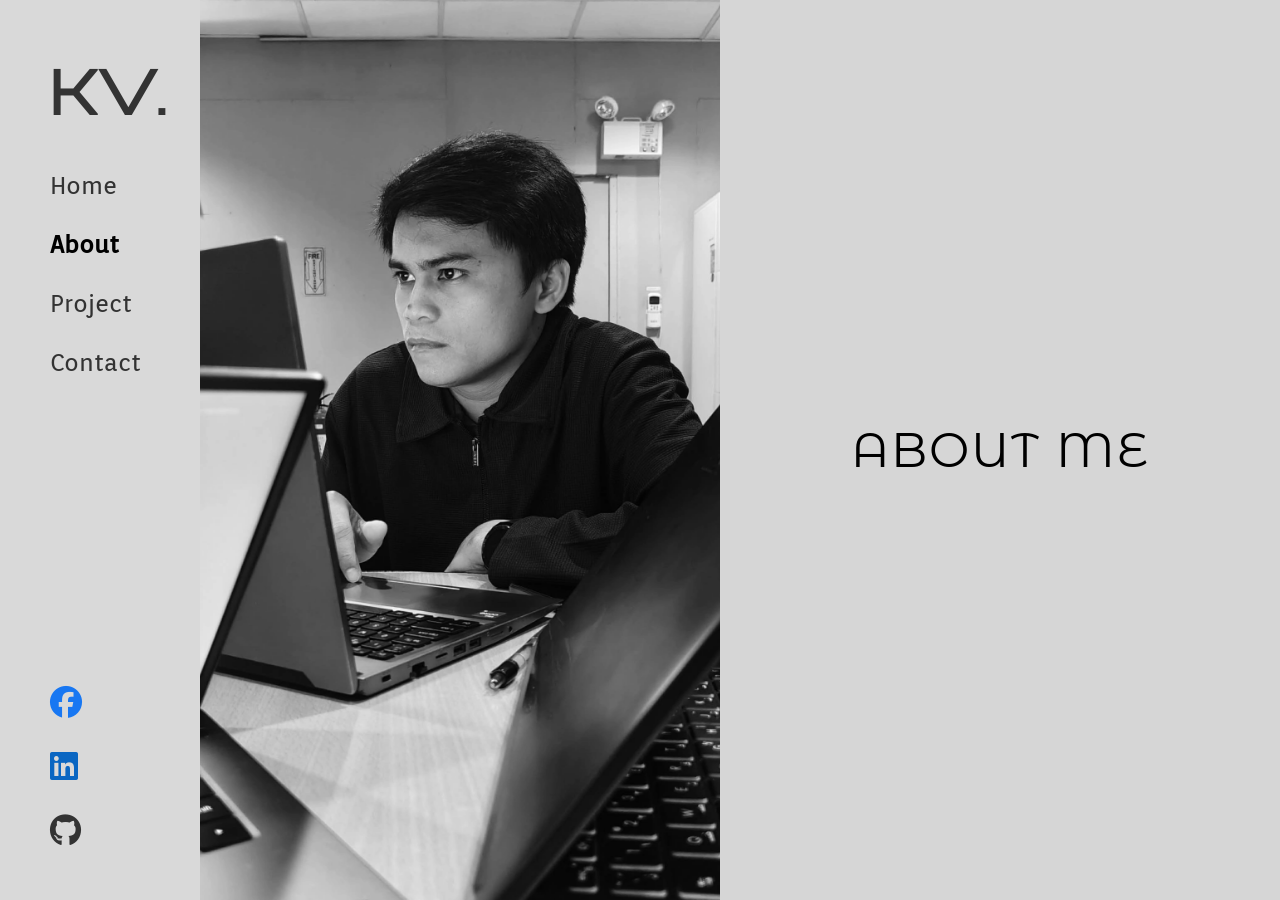
==== about.html @ ecc80a02 "first commit" ====
<!DOCTYPE html>
<html lang="en">
<head>
    <meta charset="UTF-8">
    <meta name="viewport" content="width=device-width, initial-scale=1.0">
    <title>About - Portfolio</title>
    <link rel="preconnect" href="https://fonts.googleapis.com">
    <link rel="preconnect" href="https://fonts.gstatic.com" crossorigin>
    <link href="https://fonts.googleapis.com/css2?family=Montserrat+Alternates:wght@400;700&family=Orbitron:wght@400..900&family=Orienta&display=swap" rel="stylesheet">
    <link rel="stylesheet" href="https://cdnjs.cloudflare.com/ajax/libs/font-awesome/6.5.1/css/all.min.css">
    <link rel="stylesheet" href="styles/styles.css">
</head>
<body>
    <div class="container">
        <aside class="sidebar">
            <div class="logo"><a href="index.html">KV.</a></div>
            <nav>
                <ul>
                    <li><a href="index.html">Home</a></li>
                    <li><a href="about.html" class="active">About</a></li>
                    <li><a href="projects.html">Project</a></li>
                    <li><a href="contact.html">Contact</a></li>
                </ul>
            </nav>
            <div class="social-links">
                <a href="https://www.facebook.com/kiervincent35" aria-label="Facebook" target="_blank" rel="noopener noreferrer"><i class="fa-brands fa-facebook"></i></a>
                <a href="https://www.linkedin.com/in/kiervincent-boc-6b5b6b5b5/" aria-label="LinkedIn" target="_blank" rel="noopener noreferrer"><i class="fa-brands fa-linkedin"></i></a>
                <a href="https://github.com/kvbooc" aria-label="GitHub" target="_blank" rel="noopener noreferrer"><i class="fa-brands fa-github"></i></a>
            </div>
        </aside>
        <main class="content about-page">
            <div class="about-container">
                <div class="about-image">
                    <img src="assets/face.webp" alt="Kier Vincent">
                </div>
                <div class="about-text">
                    <h1>ABOUT ME</h1>
                </div>
            </div>
        </main>
    </div>
</body>
</html>
---- styles/styles.css ----
* {
    margin: 0;
    padding: 0;
    box-sizing: border-box;
}

body {
    font-family: 'Orienta', sans-serif;
    color: #333;
    overflow: hidden; /* Prevent scrolling if not needed */
}

.container {
    display: flex;
    height: 100vh;
    width: 100vw;
}

.sidebar {
    width: 200px;
    background-color: #D9D9D9; /* Light gray from mockup */
    padding: 50px;
    display: flex;
    flex-direction: column;
    height: 100%;
    justify-content: space-between; /* Push social links to bottom */
}

.logo {
    font-family: 'Orbitron', sans-serif;
    font-size: 64px; /* Large scale KV */
    font-weight: 500;
    margin-bottom: 40px; /* Reduced from 80px to accommodate spacing */
    letter-spacing: -5px;
}

.logo a {
    text-decoration: none;
    color: inherit;
}

nav {
    flex-grow: 1; /* Allow nav to take available space */
}

nav ul {
    list-style: none;
}

nav ul li {
    margin-bottom: 30px;
}

nav ul li a {
    text-decoration: none;
    color: #333;
    font-size: 24px;
    font-weight: 500;
    transition: color 0.3s ease;
}

nav ul li a:hover,
nav ul li a.active {
    color: #000;
    font-weight: 600;
}

.social-links {
    display: flex;
    flex-direction: column;
    gap: 25px;
}

.social-links a {
    color: #333;
    font-size: 32px;
    transition: transform 0.3s ease, color 0.3s ease;
}

.social-links a:hover {
    transform: scale(1.1);
}

.social-links a[aria-label="Facebook"] { color: #1877F2; }
.social-links a[aria-label="LinkedIn"] { color: #0A66C2; }
.social-links a[aria-label="GitHub"] { color: #333; }

.content {
    flex: 1;
    background-color: #BDBDBD; /* Slightly darker gray from mockup */
    display: flex;
    align-items: center;
    justify-content: center;
    overflow: hidden;
}

.about-page {
    background-color: #D6D6D6; /* Lighter background for the about section area as seen in mockup */
    justify-content: flex-start;
    align-items: stretch;
}

.about-container {
    display: flex;
    width: 100%;
    height: 100%;
}

.about-image {
    flex: 1;
    max-width: 50%;
    overflow: hidden;
}

.about-image img {
    width: 100%;
    height: 100%;
    object-fit: cover;
    filter: grayscale(100%); /* Matches the BW photo in mockup */
}

.about-text {
    flex: 1;
    display: flex;
    align-items: center;
    justify-content: center;
    padding: 20px;
    background-color: #D6D6D6;
}

.about-text h1 {
    font-family: 'Montserrat Alternates', sans-serif;
    font-size: 48px;
    font-weight: 400;
    color: #000;
    text-transform: uppercase;
    letter-spacing: 2px;
    opacity: 1;
}

h1 {
    font-size: 48px;
    opacity: 0.5;
}

/* Responsive Design */
@media (max-width: 768px) {
    .container {
        flex-direction: column;
        overflow-y: auto;
    }

    .sidebar {
        width: 100%;
        height: auto;
        padding: 20px;
        flex-direction: row;
        justify-content: space-between;
        align-items: center;
        position: sticky;
        top: 0;
        z-index: 100;
        border-bottom: 1px solid rgba(0,0,0,0.1);
    }

    .logo {
        font-size: 32px;
        margin-bottom: 0;
        letter-spacing: -2px;
    }

    nav {
        flex-grow: 0;
    }

    nav ul {
        display: flex;
        gap: 15px;
    }

    nav ul li {
        margin-bottom: 0;
    }

    nav ul li a {
        font-size: 16px;
    }

    .social-links {
        display: none; /* Hide social links from top nav on mobile to save space */
    }

    .content {
        min-height: calc(100vh - 72px); /* Adjust based on sidebar height */
    }

    .about-container {
        flex-direction: column;
    }

    .about-image {
        max-width: 100%;
        height: 300px;
    }

    .about-text {
        padding: 40px 20px;
    }

    .about-text h1 {
        font-size: 32px;
    }
}
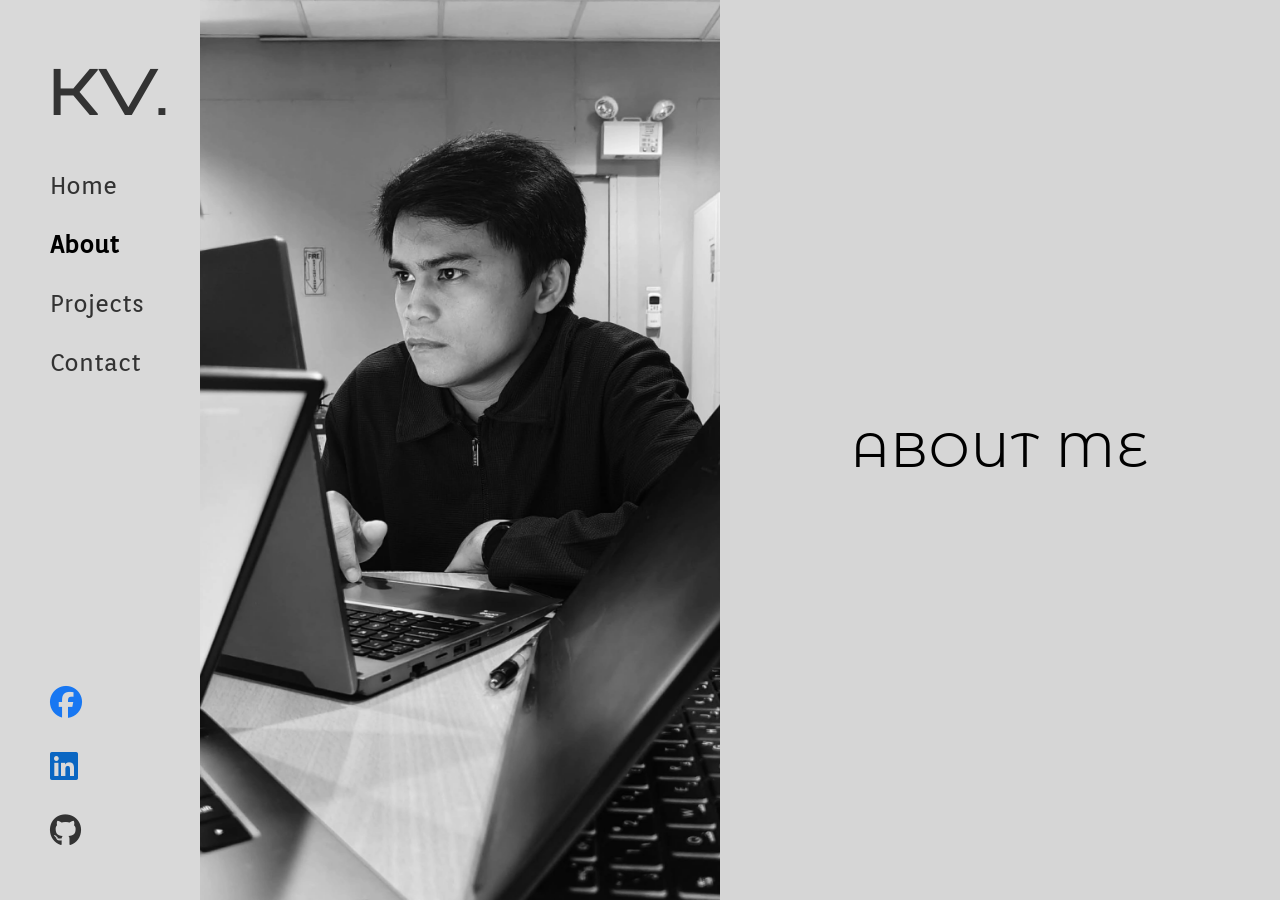
==== commit 4bdec996: "commit" ====
--- a/about.html
+++ b/about.html
@@ -18,14 +18,14 @@
                 <ul>
                     <li><a href="index.html">Home</a></li>
                     <li><a href="about.html" class="active">About</a></li>
-                    <li><a href="projects.html">Project</a></li>
+                    <li><a href="projects.html">Projects</a></li>
                     <li><a href="contact.html">Contact</a></li>
                 </ul>
             </nav>
             <div class="social-links">
                 <a href="https://www.facebook.com/kiervincent35" aria-label="Facebook" target="_blank" rel="noopener noreferrer"><i class="fa-brands fa-facebook"></i></a>
-                <a href="https://www.linkedin.com/in/kiervincent-boc-6b5b6b5b5/" aria-label="LinkedIn" target="_blank" rel="noopener noreferrer"><i class="fa-brands fa-linkedin"></i></a>
-                <a href="https://github.com/kvbooc" aria-label="GitHub" target="_blank" rel="noopener noreferrer"><i class="fa-brands fa-github"></i></a>
+                <a href="https://www.linkedin.com/in/kier-vincent-booc-4b088727a/" aria-label="LinkedIn" target="_blank" rel="noopener noreferrer"><i class="fa-brands fa-linkedin"></i></a>
+                <a href="https://github.com/kiervincent5" aria-label="GitHub" target="_blank" rel="noopener noreferrer"><i class="fa-brands fa-github"></i></a>
             </div>
         </aside>
         <main class="content about-page">
--- a/styles/styles.css
+++ b/styles/styles.css
@@ -136,6 +136,77 @@
     text-transform: uppercase;
     letter-spacing: 2px;
     opacity: 1;
+}
+
+/* Projects Page Styles */
+.projects-page {
+    padding: 40px;
+    display: flex;
+    flex-direction: column;
+    justify-content: flex-start;
+    align-items: center;
+    overflow-y: auto; /* Allow scrolling for multiple projects */
+    background-color: #BDBDBD;
+}
+
+.projects-container {
+    width: 100%;
+    max-width: 1000px;
+    display: flex;
+    flex-direction: column;
+    gap: 30px;
+}
+
+.project-card {
+    background-color: #D6D6D6; /* Lighter gray for card bg */
+    border: 1px solid #333;
+    padding: 25px;
+    display: flex;
+    gap: 30px;
+    box-shadow: 4px 4px 10px rgba(0, 0, 0, 0.2);
+    align-items: center;
+}
+
+.project-image {
+    flex: 0 0 350px;
+    height: 250px;
+    background-color: #222; /* Placeholder for image */
+    overflow: hidden;
+    border: 1px solid #555;
+}
+
+.project-image img {
+    width: 100%;
+    height: 100%;
+    object-fit: cover;
+}
+
+.image-placeholder {
+    width: 100%;
+    height: 100%;
+    background-color: #333;
+}
+
+.project-info {
+    flex: 1;
+    display: flex;
+    flex-direction: column;
+    justify-content: flex-start;
+}
+
+.project-info h3 {
+    font-family: 'Orienta', sans-serif;
+    font-size: 20px;
+    font-weight: 600;
+    margin-bottom: 20px;
+    text-align: center;
+}
+
+.project-info p {
+    font-family: 'Orienta', sans-serif;
+    font-size: 16px;
+    line-height: 1.5;
+    color: #222;
 }
 
 h1 {
@@ -210,4 +281,19 @@
     .about-text h1 {
         font-size: 32px;
     }
-}
+
+    .project-card {
+        flex-direction: column;
+        padding: 15px;
+    }
+
+    .project-image {
+        flex: 0 0 auto;
+        width: 100%;
+        height: 200px;
+    }
+
+    .project-info h3 {
+        margin-top: 15px;
+    }
+}
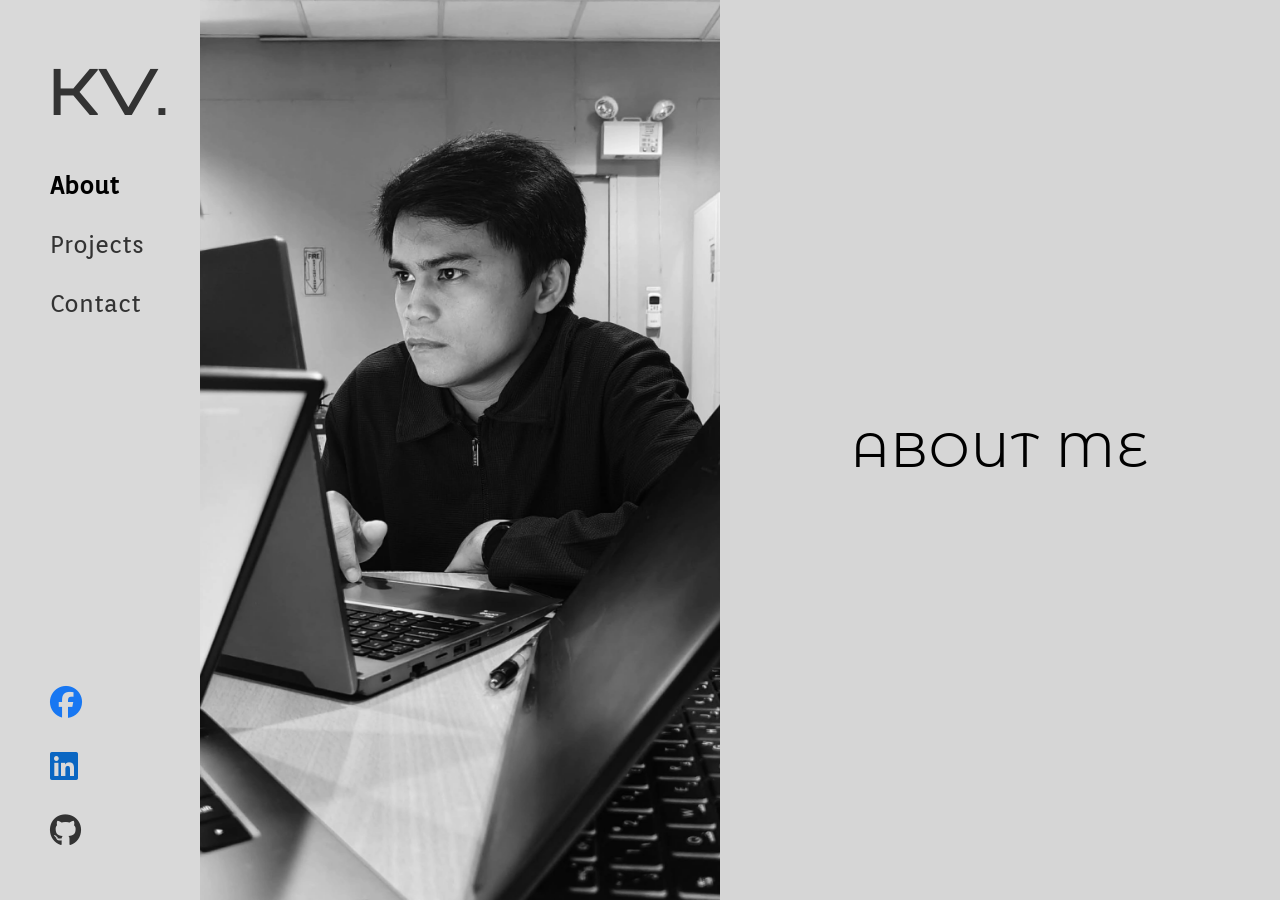
==== commit 8ff9070a: "update" ====
--- a/about.html
+++ b/about.html
@@ -16,7 +16,6 @@
             <div class="logo"><a href="index.html">KV.</a></div>
             <nav>
                 <ul>
-                    <li><a href="index.html">Home</a></li>
                     <li><a href="about.html" class="active">About</a></li>
                     <li><a href="projects.html">Projects</a></li>
                     <li><a href="contact.html">Contact</a></li>
--- a/styles/styles.css
+++ b/styles/styles.css
@@ -173,6 +173,7 @@
     background-color: #222; /* Placeholder for image */
     overflow: hidden;
     border: 1px solid #555;
+    cursor: pointer; /* Feedback for modal interaction */
 }
 
 .project-image img {
@@ -297,3 +298,146 @@
         margin-top: 15px;
     }
 }
+
+/* Modal Styles */
+.modal {
+    display: none; /* Hidden by default */
+    position: fixed;
+    z-index: 1000;
+    left: 0;
+    top: 0;
+    width: 100%;
+    height: 100%;
+    background-color: rgba(0, 0, 0, 0.8); /* Black background with opacity */
+    overflow-y: auto;
+    padding: 20px;
+    align-items: center;
+    justify-content: center;
+}
+
+.modal.active {
+    display: flex;
+    animation: fadeIn 0.3s ease;
+}
+
+.modal-content {
+    background-color: #D6D6D6;
+    margin: auto;
+    padding: 30px;
+    border: 1px solid #333;
+    width: 90%;
+    max-width: 1000px;
+    position: relative;
+    box-shadow: 0 10px 30px rgba(0, 0, 0, 0.5);
+    display: flex;
+    flex-direction: column;
+    gap: 20px;
+}
+
+.close-modal {
+    position: absolute;
+    right: 20px;
+    top: 10px;
+    font-size: 35px;
+    font-weight: bold;
+    color: #333;
+    cursor: pointer;
+    transition: color 0.3s ease;
+    line-height: 1;
+}
+
+.close-modal:hover {
+    color: #000;
+}
+
+.modal-image {
+    width: 100%;
+    max-height: 60vh;
+    overflow: hidden;
+    border: 1px solid #555;
+    background-color: #222;
+}
+
+.modal-image img {
+    width: 100%;
+    height: 100%;
+    object-fit: contain;
+}
+
+/* Modal Navigation Arrows */
+.modal-nav {
+    position: absolute;
+    top: 30%;
+    width: 100%;
+    left: 0;
+    pointer-events: none; /* Let clicks pass through to content if needed */
+    display: flex;
+    justify-content: space-between;
+    padding: 0 10px;
+    z-index: 10;
+}
+
+.nav-arrow {
+    pointer-events: auto; /* Re-enable clicks for arrows */
+    background-color: rgba(214, 214, 214, 0.7); /* Match modal content color with transparency */
+    color: #333;
+    border: 1px solid #333;
+    width: 40px;
+    height: 40px;
+    display: flex;
+    align-items: center;
+    justify-content: center;
+    font-size: 24px;
+    cursor: pointer;
+    transition: all 0.3s ease;
+    border-radius: 5px;
+}
+
+.nav-arrow:hover {
+    background-color: #D6D6D6;
+    color: #000;
+    transform: scale(1.1);
+}
+
+.nav-arrow.disabled {
+    opacity: 0.3;
+    cursor: not-allowed;
+    pointer-events: none;
+}
+
+.modal-details {
+    font-family: 'Orienta', sans-serif;
+    color: #222;
+}
+
+.modal-details h3 {
+    font-size: 24px;
+    margin-bottom: 15px;
+    font-family: 'Montserrat Alternates', sans-serif;
+}
+
+.modal-details p {
+    font-size: 18px;
+    line-height: 1.6;
+    white-space: pre-line; /* Preserves line breaks from description */
+}
+
+@keyframes fadeIn {
+    from { opacity: 0; }
+    to { opacity: 1; }
+}
+
+@media (max-width: 768px) {
+    .modal-content {
+        padding: 20px;
+        width: 95%;
+    }
+
+    .modal-details h3 {
+        font-size: 20px;
+    }
+
+    .modal-details p {
+        font-size: 16px;
+    }
+}
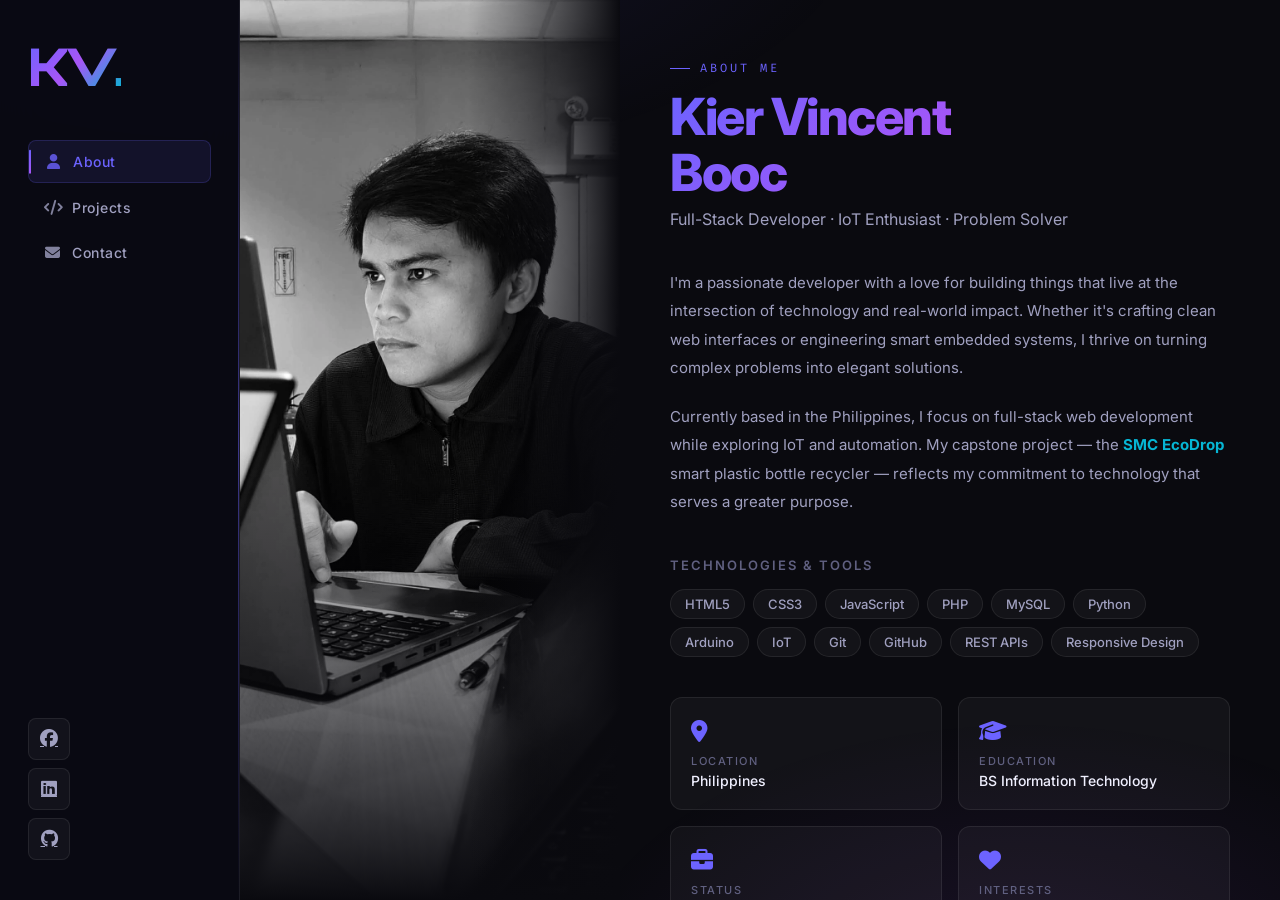
==== commit fad0f85e: "updated" ====
--- a/about.html
+++ b/about.html
@@ -3,22 +3,24 @@
 <head>
     <meta charset="UTF-8">
     <meta name="viewport" content="width=device-width, initial-scale=1.0">
-    <title>About - Portfolio</title>
+    <title>About — Kier Vincent Booc</title>
+    <meta name="description" content="Learn about Kier Vincent Booc — his background, skills, and what drives him as a developer.">
     <link rel="preconnect" href="https://fonts.googleapis.com">
     <link rel="preconnect" href="https://fonts.gstatic.com" crossorigin>
-    <link href="https://fonts.googleapis.com/css2?family=Montserrat+Alternates:wght@400;700&family=Orbitron:wght@400..900&family=Orienta&display=swap" rel="stylesheet">
+    <link href="https://fonts.googleapis.com/css2?family=Inter:wght@300;400;500;600;700;800;900&family=Orbitron:wght@400;700;900&family=Fira+Code:wght@400;500&display=swap" rel="stylesheet">
     <link rel="stylesheet" href="https://cdnjs.cloudflare.com/ajax/libs/font-awesome/6.5.1/css/all.min.css">
     <link rel="stylesheet" href="styles/styles.css">
 </head>
 <body>
     <div class="container">
+        <!-- Sidebar -->
         <aside class="sidebar">
             <div class="logo"><a href="index.html">KV.</a></div>
             <nav>
                 <ul>
-                    <li><a href="about.html" class="active">About</a></li>
-                    <li><a href="projects.html">Projects</a></li>
-                    <li><a href="contact.html">Contact</a></li>
+                    <li><a href="about.html" class="active"><i class="nav-icon fa-solid fa-user"></i> About</a></li>
+                    <li><a href="projects.html"><i class="nav-icon fa-solid fa-code"></i> Projects</a></li>
+                    <li><a href="contact.html"><i class="nav-icon fa-solid fa-envelope"></i> Contact</a></li>
                 </ul>
             </nav>
             <div class="social-links">
@@ -27,13 +29,90 @@
                 <a href="https://github.com/kiervincent5" aria-label="GitHub" target="_blank" rel="noopener noreferrer"><i class="fa-brands fa-github"></i></a>
             </div>
         </aside>
+
+        <!-- Main Content -->
         <main class="content about-page">
-            <div class="about-container">
-                <div class="about-image">
-                    <img src="assets/face.webp" alt="Kier Vincent">
+            <div class="about-layout">
+                <!-- Photo Column -->
+                <div class="about-photo-col">
+                    <img src="assets/face.webp" alt="Kier Vincent Booc">
+                    <div class="photo-overlay"></div>
                 </div>
-                <div class="about-text">
-                    <h1>ABOUT ME</h1>
+
+                <!-- Content Column -->
+                <div class="about-content-col">
+                    <!-- Header -->
+                    <div class="about-header">
+                        <div class="section-eyebrow">About Me</div>
+                        <h1 class="about-name">Kier Vincent<br>Booc</h1>
+                        <p class="about-role">Full-Stack Developer · IoT Enthusiast · Problem Solver</p>
+                    </div>
+
+                    <!-- Bio -->
+                    <div class="about-bio">
+                        <p>
+                            I'm a passionate developer with a love for building things that live at the intersection of 
+                            technology and real-world impact. Whether it's crafting clean web interfaces or engineering 
+                            smart embedded systems, I thrive on turning complex problems into elegant solutions.
+                        </p>
+                        <br>
+                        <p>
+                            Currently based in the Philippines, I focus on full-stack web development while exploring 
+                            IoT and automation. My capstone project — the <strong style="color: var(--accent-3)">SMC EcoDrop</strong> smart plastic bottle recycler — 
+                            reflects my commitment to technology that serves a greater purpose.
+                        </p>
+                    </div>
+
+                    <!-- Skills -->
+                    <div class="skills-section">
+                        <h3>Technologies &amp; Tools</h3>
+                        <div class="skills-grid">
+                            <span class="skill-tag">HTML5</span>
+                            <span class="skill-tag">CSS3</span>
+                            <span class="skill-tag">JavaScript</span>
+                            <span class="skill-tag">PHP</span>
+                            <span class="skill-tag">MySQL</span>
+                            <span class="skill-tag">Python</span>
+                            <span class="skill-tag">Arduino</span>
+                            <span class="skill-tag">IoT</span>
+                            <span class="skill-tag">Git</span>
+                            <span class="skill-tag">GitHub</span>
+                            <span class="skill-tag">REST APIs</span>
+                            <span class="skill-tag">Responsive Design</span>
+                        </div>
+                    </div>
+
+                    <!-- Info Cards -->
+                    <div class="about-info-cards">
+                        <div class="info-card">
+                            <div class="info-icon"><i class="fa-solid fa-location-dot"></i></div>
+                            <div class="info-label">Location</div>
+                            <div class="info-value">Philippines</div>
+                        </div>
+                        <div class="info-card">
+                            <div class="info-icon"><i class="fa-solid fa-graduation-cap"></i></div>
+                            <div class="info-label">Education</div>
+                            <div class="info-value">BS Information Technology</div>
+                        </div>
+                        <div class="info-card">
+                            <div class="info-icon"><i class="fa-solid fa-briefcase"></i></div>
+                            <div class="info-label">Status</div>
+                            <div class="info-value">Open to Opportunities</div>
+                        </div>
+                        <div class="info-card">
+                            <div class="info-icon"><i class="fa-solid fa-heart"></i></div>
+                            <div class="info-label">Interests</div>
+                            <div class="info-value">IoT · Web Dev · UI/UX</div>
+                        </div>
+                    </div>
+
+                    <!-- CTA -->
+                    <div style="opacity:0; animation: slideUpFade 0.6s ease 1s forwards;">
+                        <a href="contact.html" class="btn-primary" style="width: fit-content;">
+                            <i class="fa-solid fa-paper-plane"></i>
+                            Let's Work Together
+                        </a>
+                    </div>
                 </div>
             </div>
         </main>
--- a/styles/styles.css
+++ b/styles/styles.css
@@ -1,152 +1,623 @@
-* {
+/* ===========================
+   ROOT VARIABLES & RESET
+=========================== */
+@import url('https://fonts.googleapis.com/css2?family=Inter:wght@300;400;500;600;700;800;900&family=Orbitron:wght@400;700;900&family=Fira+Code:wght@400;500&display=swap');
+
+*, *::before, *::after {
     margin: 0;
     padding: 0;
     box-sizing: border-box;
 }
 
+:root {
+    --bg-primary: #0a0a0f;
+    --bg-secondary: #0f0f1a;
+    --bg-card: rgba(255,255,255,0.04);
+    --bg-card-hover: rgba(255,255,255,0.07);
+    --bg-glass: rgba(255,255,255,0.06);
+    --bg-sidebar: rgba(10, 10, 20, 0.95);
+
+    --accent-1: #6c63ff;
+    --accent-2: #a855f7;
+    --accent-3: #06b6d4;
+    --gradient-main: linear-gradient(135deg, #6c63ff, #a855f7);
+    --gradient-glow: linear-gradient(135deg, rgba(108,99,255,0.3), rgba(168,85,247,0.3));
+    --gradient-text: linear-gradient(135deg, #6c63ff, #a855f7, #06b6d4);
+
+    --text-primary: #f0f0ff;
+    --text-secondary: #a0a0c0;
+    --text-muted: #606080;
+    --text-accent: #6c63ff;
+
+    --border-subtle: rgba(255,255,255,0.08);
+    --border-accent: rgba(108,99,255,0.4);
+
+    --shadow-card: 0 8px 32px rgba(0,0,0,0.4);
+    --shadow-glow: 0 0 40px rgba(108,99,255,0.2);
+    --shadow-glow-strong: 0 0 80px rgba(108,99,255,0.35);
+
+    --sidebar-width: 240px;
+    --transition: all 0.3s cubic-bezier(0.4, 0, 0.2, 1);
+    --transition-fast: all 0.15s ease;
+    --radius-sm: 8px;
+    --radius-md: 12px;
+    --radius-lg: 20px;
+    --radius-xl: 28px;
+}
+
+html {
+    scroll-behavior: smooth;
+}
+
 body {
-    font-family: 'Orienta', sans-serif;
-    color: #333;
-    overflow: hidden; /* Prevent scrolling if not needed */
-}
-
+    font-family: 'Inter', sans-serif;
+    background-color: var(--bg-primary);
+    color: var(--text-primary);
+    overflow: hidden;
+    height: 100vh;
+}
+
+/* Background grid / noise */
+body::before {
+    content: '';
+    position: fixed;
+    inset: 0;
+    background-image:
+        radial-gradient(ellipse 80% 50% at 20% -10%, rgba(108,99,255,0.12) 0%, transparent 60%),
+        radial-gradient(ellipse 60% 50% at 80% 110%, rgba(168,85,247,0.1) 0%, transparent 60%);
+    pointer-events: none;
+    z-index: 0;
+}
+
+/* ===========================
+   LAYOUT
+=========================== */
 .container {
     display: flex;
     height: 100vh;
     width: 100vw;
-}
-
+    position: relative;
+    z-index: 1;
+}
+
+/* ===========================
+   SIDEBAR
+=========================== */
 .sidebar {
-    width: 200px;
-    background-color: #D9D9D9; /* Light gray from mockup */
-    padding: 50px;
+    width: var(--sidebar-width);
+    background: var(--bg-sidebar);
+    backdrop-filter: blur(20px);
+    -webkit-backdrop-filter: blur(20px);
+    border-right: 1px solid var(--border-subtle);
+    padding: 40px 28px;
     display: flex;
     flex-direction: column;
     height: 100%;
-    justify-content: space-between; /* Push social links to bottom */
-}
-
+    justify-content: space-between;
+    position: relative;
+    z-index: 10;
+    flex-shrink: 0;
+}
+
+.sidebar::after {
+    content: '';
+    position: absolute;
+    top: 0;
+    right: 0;
+    width: 1px;
+    height: 100%;
+    background: linear-gradient(to bottom, transparent, var(--accent-1), transparent);
+    opacity: 0.5;
+}
+
+/* Logo */
 .logo {
     font-family: 'Orbitron', sans-serif;
-    font-size: 64px; /* Large scale KV */
-    font-weight: 500;
-    margin-bottom: 40px; /* Reduced from 80px to accommodate spacing */
-    letter-spacing: -5px;
+    font-size: 52px;
+    font-weight: 900;
+    letter-spacing: -4px;
+    margin-bottom: 48px;
+    line-height: 1;
 }
 
 .logo a {
     text-decoration: none;
-    color: inherit;
-}
-
+    background: var(--gradient-text);
+    -webkit-background-clip: text;
+    -webkit-text-fill-color: transparent;
+    background-clip: text;
+    transition: var(--transition);
+    display: inline-block;
+}
+
+.logo a:hover {
+    letter-spacing: -3px;
+    filter: drop-shadow(0 0 12px rgba(108,99,255,0.6));
+}
+
+/* Navigation */
 nav {
-    flex-grow: 1; /* Allow nav to take available space */
+    flex-grow: 1;
 }
 
 nav ul {
     list-style: none;
-}
-
-nav ul li {
-    margin-bottom: 30px;
+    display: flex;
+    flex-direction: column;
+    gap: 4px;
 }
 
 nav ul li a {
     text-decoration: none;
-    color: #333;
-    font-size: 24px;
+    color: var(--text-secondary);
+    font-size: 14px;
     font-weight: 500;
-    transition: color 0.3s ease;
+    letter-spacing: 0.5px;
+    padding: 12px 16px;
+    border-radius: var(--radius-sm);
+    display: flex;
+    align-items: center;
+    gap: 10px;
+    transition: var(--transition);
+    position: relative;
+    overflow: hidden;
+}
+
+nav ul li a::before {
+    content: '';
+    position: absolute;
+    left: 0;
+    top: 50%;
+    transform: translateY(-50%);
+    width: 2px;
+    height: 0;
+    background: var(--gradient-main);
+    border-radius: 2px;
+    transition: var(--transition);
 }
 
 nav ul li a:hover,
 nav ul li a.active {
-    color: #000;
-    font-weight: 600;
-}
-
+    color: var(--text-primary);
+    background: var(--bg-card);
+}
+
+nav ul li a:hover::before,
+nav ul li a.active::before {
+    height: 60%;
+}
+
+nav ul li a.active {
+    color: var(--accent-1);
+    background: rgba(108,99,255,0.1);
+    border: 1px solid rgba(108,99,255,0.2);
+}
+
+.nav-icon {
+    font-size: 15px;
+    width: 18px;
+    text-align: center;
+    opacity: 0.8;
+}
+
+/* Social Links */
 .social-links {
     display: flex;
     flex-direction: column;
-    gap: 25px;
+    gap: 8px;
 }
 
 .social-links a {
-    color: #333;
-    font-size: 32px;
-    transition: transform 0.3s ease, color 0.3s ease;
+    color: var(--text-secondary);
+    font-size: 18px;
+    width: 42px;
+    height: 42px;
+    display: flex;
+    align-items: center;
+    justify-content: center;
+    border-radius: var(--radius-sm);
+    border: 1px solid var(--border-subtle);
+    background: var(--bg-card);
+    transition: var(--transition);
 }
 
 .social-links a:hover {
-    transform: scale(1.1);
-}
-
-.social-links a[aria-label="Facebook"] { color: #1877F2; }
-.social-links a[aria-label="LinkedIn"] { color: #0A66C2; }
-.social-links a[aria-label="GitHub"] { color: #333; }
-
+    transform: translateY(-2px);
+    border-color: var(--border-accent);
+    box-shadow: var(--shadow-glow);
+}
+
+.social-links a[aria-label="Facebook"]:hover { color: #1877F2; border-color: rgba(24,119,242,0.4); }
+.social-links a[aria-label="LinkedIn"]:hover { color: #0A66C2; border-color: rgba(10,102,194,0.4); }
+.social-links a[aria-label="GitHub"]:hover { color: var(--accent-1); border-color: var(--border-accent); }
+
+/* ===========================
+   MAIN CONTENT
+=========================== */
 .content {
     flex: 1;
-    background-color: #BDBDBD; /* Slightly darker gray from mockup */
+    background: transparent;
     display: flex;
     align-items: center;
     justify-content: center;
     overflow: hidden;
-}
-
+    position: relative;
+}
+
+/* ===========================
+   HOME / INDEX PAGE
+=========================== */
+.home-page {
+    align-items: center;
+    justify-content: center;
+}
+
+.hero-section {
+    display: flex;
+    flex-direction: column;
+    align-items: flex-start;
+    justify-content: center;
+    padding: 60px;
+    max-width: 800px;
+    width: 100%;
+}
+
+.hero-eyebrow {
+    font-family: 'Fira Code', monospace;
+    font-size: 13px;
+    color: var(--accent-1);
+    letter-spacing: 3px;
+    text-transform: uppercase;
+    margin-bottom: 20px;
+    display: flex;
+    align-items: center;
+    gap: 10px;
+    opacity: 0;
+    animation: slideUpFade 0.6s ease 0.2s forwards;
+}
+
+.hero-eyebrow::before {
+    content: '';
+    width: 30px;
+    height: 1px;
+    background: var(--accent-1);
+}
+
+.hero-name {
+    font-family: 'Inter', sans-serif;
+    font-size: clamp(48px, 6vw, 80px);
+    font-weight: 800;
+    line-height: 1.05;
+    letter-spacing: -2px;
+    margin-bottom: 8px;
+    opacity: 0;
+    animation: slideUpFade 0.6s ease 0.4s forwards;
+}
+
+.hero-name-gradient {
+    background: var(--gradient-text);
+    -webkit-background-clip: text;
+    -webkit-text-fill-color: transparent;
+    background-clip: text;
+}
+
+.hero-title {
+    font-size: clamp(18px, 2.5vw, 26px);
+    font-weight: 400;
+    color: var(--text-secondary);
+    margin-bottom: 28px;
+    opacity: 0;
+    animation: slideUpFade 0.6s ease 0.6s forwards;
+}
+
+.hero-title .highlight {
+    color: var(--accent-3);
+    font-weight: 500;
+}
+
+.hero-description {
+    font-size: 16px;
+    line-height: 1.8;
+    color: var(--text-secondary);
+    max-width: 520px;
+    margin-bottom: 40px;
+    opacity: 0;
+    animation: slideUpFade 0.6s ease 0.8s forwards;
+}
+
+.hero-actions {
+    display: flex;
+    gap: 16px;
+    flex-wrap: wrap;
+    opacity: 0;
+    animation: slideUpFade 0.6s ease 1s forwards;
+}
+
+.btn-primary {
+    display: inline-flex;
+    align-items: center;
+    gap: 8px;
+    padding: 14px 28px;
+    background: var(--gradient-main);
+    color: white;
+    text-decoration: none;
+    border-radius: var(--radius-md);
+    font-size: 14px;
+    font-weight: 600;
+    letter-spacing: 0.3px;
+    transition: var(--transition);
+    box-shadow: 0 4px 20px rgba(108,99,255,0.4);
+    border: none;
+    cursor: pointer;
+}
+
+.btn-primary:hover {
+    transform: translateY(-2px);
+    box-shadow: 0 8px 32px rgba(108,99,255,0.55);
+    filter: brightness(1.1);
+}
+
+.btn-secondary {
+    display: inline-flex;
+    align-items: center;
+    gap: 8px;
+    padding: 14px 28px;
+    background: var(--bg-card);
+    color: var(--text-primary);
+    text-decoration: none;
+    border-radius: var(--radius-md);
+    font-size: 14px;
+    font-weight: 600;
+    border: 1px solid var(--border-subtle);
+    transition: var(--transition);
+    cursor: pointer;
+}
+
+.btn-secondary:hover {
+    transform: translateY(-2px);
+    border-color: var(--border-accent);
+    background: var(--bg-card-hover);
+    box-shadow: var(--shadow-glow);
+}
+
+/* Floating orbs for home page */
+.hero-orb {
+    position: absolute;
+    border-radius: 50%;
+    filter: blur(80px);
+    pointer-events: none;
+    animation: float 6s ease-in-out infinite;
+}
+
+.orb-1 {
+    width: 400px;
+    height: 400px;
+    background: radial-gradient(circle, rgba(108,99,255,0.15), transparent 70%);
+    top: -100px;
+    right: 0;
+    animation-delay: 0s;
+}
+
+.orb-2 {
+    width: 300px;
+    height: 300px;
+    background: radial-gradient(circle, rgba(168,85,247,0.12), transparent 70%);
+    bottom: 0;
+    right: 200px;
+    animation-delay: 3s;
+}
+
+/* ===========================
+   ABOUT PAGE
+=========================== */
 .about-page {
-    background-color: #D6D6D6; /* Lighter background for the about section area as seen in mockup */
     justify-content: flex-start;
     align-items: stretch;
-}
-
-.about-container {
+    overflow-y: auto;
+}
+
+.about-layout {
     display: flex;
     width: 100%;
     height: 100%;
 }
 
-.about-image {
-    flex: 1;
-    max-width: 50%;
+.about-photo-col {
+    width: 380px;
+    flex-shrink: 0;
+    position: relative;
     overflow: hidden;
 }
 
-.about-image img {
+.about-photo-col img {
     width: 100%;
     height: 100%;
     object-fit: cover;
-    filter: grayscale(100%); /* Matches the BW photo in mockup */
-}
-
-.about-text {
+    filter: grayscale(20%) contrast(1.05);
+    transition: var(--transition);
+}
+
+.about-photo-col::after {
+    content: '';
+    position: absolute;
+    inset: 0;
+    background: linear-gradient(to right, transparent 60%, var(--bg-primary));
+    pointer-events: none;
+}
+
+.about-photo-col .photo-overlay {
+    position: absolute;
+    inset: 0;
+    background: linear-gradient(to top, var(--bg-primary) 0%, transparent 50%);
+    pointer-events: none;
+}
+
+.about-content-col {
     flex: 1;
-    display: flex;
-    align-items: center;
-    justify-content: center;
+    padding: 60px 50px;
+    overflow-y: auto;
+    display: flex;
+    flex-direction: column;
+    gap: 40px;
+}
+
+.about-header {
+    opacity: 0;
+    animation: slideUpFade 0.6s ease 0.2s forwards;
+}
+
+.section-eyebrow {
+    font-family: 'Fira Code', monospace;
+    font-size: 12px;
+    color: var(--accent-1);
+    letter-spacing: 3px;
+    text-transform: uppercase;
+    margin-bottom: 12px;
+    display: flex;
+    align-items: center;
+    gap: 10px;
+}
+
+.section-eyebrow::before {
+    content: '';
+    width: 20px;
+    height: 1px;
+    background: var(--accent-1);
+}
+
+.about-name {
+    font-size: clamp(32px, 4vw, 52px);
+    font-weight: 800;
+    letter-spacing: -1.5px;
+    line-height: 1.1;
+    background: var(--gradient-text);
+    -webkit-background-clip: text;
+    -webkit-text-fill-color: transparent;
+    background-clip: text;
+    margin-bottom: 8px;
+}
+
+.about-role {
+    font-size: 16px;
+    color: var(--text-secondary);
+    font-weight: 400;
+}
+
+.about-bio {
+    opacity: 0;
+    animation: slideUpFade 0.6s ease 0.4s forwards;
+}
+
+.about-bio p {
+    font-size: 15px;
+    line-height: 1.9;
+    color: var(--text-secondary);
+}
+
+/* Skills */
+.skills-section {
+    opacity: 0;
+    animation: slideUpFade 0.6s ease 0.6s forwards;
+}
+
+.skills-section h3 {
+    font-size: 13px;
+    font-weight: 600;
+    letter-spacing: 2px;
+    text-transform: uppercase;
+    color: var(--text-muted);
+    margin-bottom: 16px;
+}
+
+.skills-grid {
+    display: flex;
+    flex-wrap: wrap;
+    gap: 8px;
+}
+
+.skill-tag {
+    padding: 6px 14px;
+    background: var(--bg-card);
+    border: 1px solid var(--border-subtle);
+    border-radius: 100px;
+    font-size: 13px;
+    font-weight: 500;
+    color: var(--text-secondary);
+    transition: var(--transition);
+    cursor: default;
+}
+
+.skill-tag:hover {
+    border-color: var(--border-accent);
+    color: var(--accent-1);
+    background: rgba(108,99,255,0.1);
+    transform: translateY(-1px);
+}
+
+/* Info Cards */
+.about-info-cards {
+    display: grid;
+    grid-template-columns: repeat(auto-fit, minmax(180px, 1fr));
+    gap: 16px;
+    opacity: 0;
+    animation: slideUpFade 0.6s ease 0.8s forwards;
+}
+
+.info-card {
+    background: var(--bg-card);
+    border: 1px solid var(--border-subtle);
+    border-radius: var(--radius-md);
     padding: 20px;
-    background-color: #D6D6D6;
-}
-
-.about-text h1 {
-    font-family: 'Montserrat Alternates', sans-serif;
-    font-size: 48px;
-    font-weight: 400;
-    color: #000;
+    transition: var(--transition);
+}
+
+.info-card:hover {
+    border-color: var(--border-accent);
+    background: var(--bg-card-hover);
+    box-shadow: var(--shadow-glow);
+    transform: translateY(-2px);
+}
+
+.info-card .info-icon {
+    font-size: 22px;
+    margin-bottom: 10px;
+    color: var(--accent-1);
+}
+
+.info-card .info-label {
+    font-size: 11px;
     text-transform: uppercase;
-    letter-spacing: 2px;
-    opacity: 1;
-}
-
-/* Projects Page Styles */
+    letter-spacing: 1.5px;
+    color: var(--text-muted);
+    margin-bottom: 4px;
+    font-weight: 500;
+}
+
+.info-card .info-value {
+    font-size: 14px;
+    color: var(--text-primary);
+    font-weight: 500;
+}
+
+/* ===========================
+   PROJECTS PAGE
+=========================== */
 .projects-page {
-    padding: 40px;
+    padding: 50px 50px;
     display: flex;
     flex-direction: column;
     justify-content: flex-start;
-    align-items: center;
-    overflow-y: auto; /* Allow scrolling for multiple projects */
-    background-color: #BDBDBD;
+    align-items: flex-start;
+    overflow-y: auto;
+    background: transparent;
+    width: 100%;
+}
+
+.projects-header {
+    margin-bottom: 36px;
+    width: 100%;
+    opacity: 0;
+    animation: slideUpFade 0.6s ease 0.2s forwards;
 }
 
 .projects-container {
@@ -154,38 +625,87 @@
     max-width: 1000px;
     display: flex;
     flex-direction: column;
-    gap: 30px;
+    gap: 24px;
 }
 
 .project-card {
-    background-color: #D6D6D6; /* Lighter gray for card bg */
-    border: 1px solid #333;
-    padding: 25px;
-    display: flex;
-    gap: 30px;
-    box-shadow: 4px 4px 10px rgba(0, 0, 0, 0.2);
-    align-items: center;
+    background: var(--bg-card);
+    border: 1px solid var(--border-subtle);
+    border-radius: var(--radius-lg);
+    padding: 24px;
+    display: flex;
+    gap: 28px;
+    align-items: center;
+    transition: var(--transition);
+    opacity: 0;
+    animation: slideUpFade 0.6s ease calc(0.4s + var(--delay, 0s)) forwards;
+}
+
+.project-card:hover {
+    border-color: var(--border-accent);
+    background: var(--bg-card-hover);
+    box-shadow: var(--shadow-card), var(--shadow-glow);
+    transform: translateY(-3px);
 }
 
 .project-image {
-    flex: 0 0 350px;
-    height: 250px;
-    background-color: #222; /* Placeholder for image */
+    flex: 0 0 300px;
+    height: 200px;
+    background-color: #111;
     overflow: hidden;
-    border: 1px solid #555;
-    cursor: pointer; /* Feedback for modal interaction */
+    border-radius: var(--radius-md);
+    border: 1px solid var(--border-subtle);
+    cursor: pointer;
+    position: relative;
+}
+
+.project-image::after {
+    content: '\f002';
+    font-family: 'Font Awesome 6 Free';
+    font-weight: 900;
+    position: absolute;
+    inset: 0;
+    display: flex;
+    align-items: center;
+    justify-content: center;
+    font-size: 28px;
+    color: white;
+    background: rgba(108,99,255,0.0);
+    transition: var(--transition);
+    opacity: 0;
+}
+
+.project-image:hover::after {
+    opacity: 1;
+    background: rgba(108,99,255,0.5);
 }
 
 .project-image img {
     width: 100%;
     height: 100%;
     object-fit: cover;
+    transition: var(--transition);
+}
+
+.project-image:hover img {
+    transform: scale(1.05);
 }
 
 .image-placeholder {
     width: 100%;
     height: 100%;
-    background-color: #333;
+    background: linear-gradient(135deg, #1a1a2e, #16213e, #0f3460);
+    display: flex;
+    align-items: center;
+    justify-content: center;
+}
+
+.image-placeholder::before {
+    content: '\f03e';
+    font-family: 'Font Awesome 6 Free';
+    font-weight: 900;
+    font-size: 36px;
+    color: rgba(255,255,255,0.2);
 }
 
 .project-info {
@@ -193,46 +713,473 @@
     display: flex;
     flex-direction: column;
     justify-content: flex-start;
+    gap: 12px;
+}
+
+.project-tag {
+    display: inline-flex;
+    align-items: center;
+    gap: 6px;
+    font-size: 11px;
+    letter-spacing: 2px;
+    text-transform: uppercase;
+    color: var(--accent-1);
+    font-weight: 600;
+    font-family: 'Fira Code', monospace;
 }
 
 .project-info h3 {
-    font-family: 'Orienta', sans-serif;
     font-size: 20px;
+    font-weight: 700;
+    color: var(--text-primary);
+    letter-spacing: -0.3px;
+    line-height: 1.3;
+}
+
+.project-info p {
+    font-size: 14px;
+    line-height: 1.8;
+    color: var(--text-secondary);
+}
+
+.project-tech {
+    display: flex;
+    flex-wrap: wrap;
+    gap: 6px;
+    margin-top: 4px;
+}
+
+.tech-badge {
+    font-size: 11px;
+    padding: 4px 10px;
+    border-radius: 100px;
+    background: rgba(6,182,212,0.1);
+    border: 1px solid rgba(6,182,212,0.25);
+    color: var(--accent-3);
+    font-weight: 500;
+    font-family: 'Fira Code', monospace;
+}
+
+.project-actions {
+    display: flex;
+    gap: 10px;
+    margin-top: 4px;
+}
+
+.project-btn {
+    display: inline-flex;
+    align-items: center;
+    gap: 6px;
+    padding: 8px 16px;
+    font-size: 13px;
+    font-weight: 500;
+    border-radius: var(--radius-sm);
+    text-decoration: none;
+    border: 1px solid var(--border-subtle);
+    background: var(--bg-card);
+    color: var(--text-secondary);
+    cursor: pointer;
+    transition: var(--transition);
+}
+
+.project-btn:hover {
+    border-color: var(--border-accent);
+    color: var(--text-primary);
+}
+
+.project-btn.primary {
+    background: rgba(108,99,255,0.15);
+    border-color: rgba(108,99,255,0.3);
+    color: var(--accent-1);
+}
+
+.project-btn.primary:hover {
+    background: rgba(108,99,255,0.25);
+}
+
+/* ===========================
+   CONTACT PAGE
+=========================== */
+.contact-page {
+    display: flex;
+    flex-direction: column;
+    align-items: flex-start;
+    justify-content: flex-start;
+    overflow-y: auto;
+    padding: 60px;
+    width: 100%;
+}
+
+.contact-layout {
+    display: grid;
+    grid-template-columns: 1fr 1.4fr;
+    gap: 40px;
+    width: 100%;
+    max-width: 900px;
+    opacity: 0;
+    animation: slideUpFade 0.6s ease 0.3s forwards;
+}
+
+.contact-info-col {
+    display: flex;
+    flex-direction: column;
+    gap: 28px;
+}
+
+.contact-intro p {
+    font-size: 15px;
+    line-height: 1.9;
+    color: var(--text-secondary);
+}
+
+.contact-items {
+    display: flex;
+    flex-direction: column;
+    gap: 16px;
+}
+
+.contact-item {
+    display: flex;
+    align-items: center;
+    gap: 16px;
+    padding: 16px;
+    background: var(--bg-card);
+    border: 1px solid var(--border-subtle);
+    border-radius: var(--radius-md);
+    transition: var(--transition);
+    text-decoration: none;
+}
+
+.contact-item:hover {
+    border-color: var(--border-accent);
+    background: var(--bg-card-hover);
+    transform: translateX(4px);
+    box-shadow: var(--shadow-glow);
+}
+
+.contact-item-icon {
+    width: 40px;
+    height: 40px;
+    border-radius: var(--radius-sm);
+    background: rgba(108,99,255,0.15);
+    border: 1px solid rgba(108,99,255,0.25);
+    display: flex;
+    align-items: center;
+    justify-content: center;
+    font-size: 16px;
+    color: var(--accent-1);
+    flex-shrink: 0;
+}
+
+.contact-item-text {
+    flex: 1;
+}
+
+.contact-item-label {
+    font-size: 11px;
+    text-transform: uppercase;
+    letter-spacing: 1.5px;
+    color: var(--text-muted);
+    margin-bottom: 3px;
+    font-weight: 500;
+}
+
+.contact-item-value {
+    font-size: 14px;
+    color: var(--text-primary);
+    font-weight: 500;
+}
+
+/* Contact Form */
+.contact-form-col {
+    display: flex;
+    flex-direction: column;
+    gap: 0;
+}
+
+.contact-form {
+    background: var(--bg-card);
+    border: 1px solid var(--border-subtle);
+    border-radius: var(--radius-lg);
+    padding: 32px;
+    display: flex;
+    flex-direction: column;
+    gap: 20px;
+}
+
+.form-row {
+    display: grid;
+    grid-template-columns: 1fr 1fr;
+    gap: 16px;
+}
+
+.form-group {
+    display: flex;
+    flex-direction: column;
+    gap: 8px;
+}
+
+.form-group label {
+    font-size: 12px;
     font-weight: 600;
-    margin-bottom: 20px;
-    text-align: center;
-}
-
-.project-info p {
-    font-family: 'Orienta', sans-serif;
-    font-size: 16px;
-    line-height: 1.5;
-    color: #222;
-}
-
-h1 {
-    font-size: 48px;
-    opacity: 0.5;
-}
-
-/* Responsive Design */
-@media (max-width: 768px) {
+    letter-spacing: 1px;
+    text-transform: uppercase;
+    color: var(--text-muted);
+}
+
+.form-group input,
+.form-group textarea {
+    background: rgba(255,255,255,0.04);
+    border: 1px solid var(--border-subtle);
+    border-radius: var(--radius-sm);
+    padding: 12px 16px;
+    font-size: 14px;
+    color: var(--text-primary);
+    font-family: 'Inter', sans-serif;
+    transition: var(--transition);
+    resize: none;
+    outline: none;
+}
+
+.form-group input::placeholder,
+.form-group textarea::placeholder {
+    color: var(--text-muted);
+}
+
+.form-group input:focus,
+.form-group textarea:focus {
+    border-color: var(--border-accent);
+    background: rgba(108,99,255,0.06);
+    box-shadow: 0 0 0 3px rgba(108,99,255,0.1);
+}
+
+.form-group textarea {
+    min-height: 120px;
+}
+
+.form-submit {
+    align-self: flex-start;
+}
+
+/* ===========================
+   MODAL
+=========================== */
+.modal {
+    display: none;
+    position: fixed;
+    z-index: 1000;
+    inset: 0;
+    background-color: rgba(0, 0, 0, 0.85);
+    backdrop-filter: blur(12px);
+    -webkit-backdrop-filter: blur(12px);
+    overflow-y: auto;
+    padding: 20px;
+    align-items: center;
+    justify-content: center;
+}
+
+.modal.active {
+    display: flex;
+    animation: fadeIn 0.25s ease;
+}
+
+.modal-content {
+    background: var(--bg-secondary);
+    border: 1px solid var(--border-subtle);
+    border-radius: var(--radius-xl);
+    margin: auto;
+    padding: 32px;
+    width: 90%;
+    max-width: 900px;
+    position: relative;
+    box-shadow: 0 20px 60px rgba(0,0,0,0.7), var(--shadow-glow);
+    display: flex;
+    flex-direction: column;
+    gap: 24px;
+}
+
+.close-modal {
+    position: absolute;
+    right: 20px;
+    top: 16px;
+    font-size: 22px;
+    color: var(--text-secondary);
+    cursor: pointer;
+    transition: var(--transition);
+    width: 36px;
+    height: 36px;
+    display: flex;
+    align-items: center;
+    justify-content: center;
+    border-radius: var(--radius-sm);
+    background: var(--bg-card);
+    border: 1px solid var(--border-subtle);
+    line-height: 1;
+}
+
+.close-modal:hover {
+    color: var(--text-primary);
+    border-color: var(--border-accent);
+    background: var(--bg-card-hover);
+}
+
+.modal-image {
+    width: 100%;
+    max-height: 55vh;
+    overflow: hidden;
+    border-radius: var(--radius-md);
+    border: 1px solid var(--border-subtle);
+    background: #111;
+    position: relative;
+}
+
+.modal-image img {
+    width: 100%;
+    height: 100%;
+    object-fit: contain;
+}
+
+.modal-nav {
+    position: absolute;
+    top: 50%;
+    transform: translateY(-50%);
+    width: 100%;
+    left: 0;
+    pointer-events: none;
+    display: flex;
+    justify-content: space-between;
+    padding: 0 12px;
+    z-index: 10;
+}
+
+.nav-arrow {
+    pointer-events: auto;
+    background: rgba(10,10,20,0.8);
+    backdrop-filter: blur(8px);
+    color: var(--text-primary);
+    border: 1px solid var(--border-subtle);
+    width: 44px;
+    height: 44px;
+    display: flex;
+    align-items: center;
+    justify-content: center;
+    font-size: 18px;
+    cursor: pointer;
+    transition: var(--transition);
+    border-radius: var(--radius-sm);
+}
+
+.nav-arrow:hover {
+    background: rgba(108,99,255,0.3);
+    border-color: var(--border-accent);
+    color: var(--accent-1);
+}
+
+.nav-arrow.disabled {
+    opacity: 0.2;
+    cursor: not-allowed;
+    pointer-events: none;
+}
+
+.modal-details h3 {
+    font-size: 22px;
+    font-weight: 700;
+    color: var(--text-primary);
+    margin-bottom: 10px;
+    letter-spacing: -0.3px;
+}
+
+.modal-details p {
+    font-size: 15px;
+    line-height: 1.8;
+    color: var(--text-secondary);
+    white-space: pre-line;
+}
+
+/* ===========================
+   SCROLLBAR
+=========================== */
+::-webkit-scrollbar {
+    width: 4px;
+}
+
+::-webkit-scrollbar-track {
+    background: transparent;
+}
+
+::-webkit-scrollbar-thumb {
+    background: var(--border-accent);
+    border-radius: 4px;
+}
+
+/* ===========================
+   ANIMATIONS
+=========================== */
+@keyframes slideUpFade {
+    from {
+        opacity: 0;
+        transform: translateY(20px);
+    }
+    to {
+        opacity: 1;
+        transform: translateY(0);
+    }
+}
+
+@keyframes fadeIn {
+    from { opacity: 0; }
+    to { opacity: 1; }
+}
+
+@keyframes float {
+    0%, 100% { transform: translateY(0px) scale(1); }
+    50% { transform: translateY(-20px) scale(1.02); }
+}
+
+@keyframes pulse {
+    0%, 100% { opacity: 1; }
+    50% { opacity: 0.5; }
+}
+
+@keyframes blink {
+    0%, 100% { opacity: 1; }
+    50% { opacity: 0; }
+}
+
+.cursor-blink {
+    animation: blink 1s step-end infinite;
+}
+
+/* ===========================
+   RESPONSIVE
+=========================== */
+@media (max-width: 900px) {
     .container {
         flex-direction: column;
         overflow-y: auto;
+        height: auto;
+        min-height: 100vh;
+    }
+
+    body {
+        overflow: auto;
     }
 
     .sidebar {
         width: 100%;
         height: auto;
-        padding: 20px;
+        padding: 16px 24px;
         flex-direction: row;
-        justify-content: space-between;
         align-items: center;
         position: sticky;
         top: 0;
         z-index: 100;
-        border-bottom: 1px solid rgba(0,0,0,0.1);
+        border-right: none;
+        border-bottom: 1px solid var(--border-subtle);
+    }
+
+    .sidebar::after {
+        display: none;
     }
 
     .logo {
@@ -243,49 +1190,67 @@
 
     nav {
         flex-grow: 0;
+        margin: 0 auto;
     }
 
     nav ul {
-        display: flex;
-        gap: 15px;
-    }
-
-    nav ul li {
-        margin-bottom: 0;
+        flex-direction: row;
+        gap: 4px;
     }
 
     nav ul li a {
-        font-size: 16px;
+        font-size: 13px;
+        padding: 8px 12px;
+    }
+
+    nav ul li a::before {
+        display: none;
     }
 
     .social-links {
-        display: none; /* Hide social links from top nav on mobile to save space */
+        flex-direction: row;
+        gap: 6px;
+    }
+
+    .social-links a {
+        width: 36px;
+        height: 36px;
+        font-size: 15px;
     }
 
     .content {
-        min-height: calc(100vh - 72px); /* Adjust based on sidebar height */
-    }
-
-    .about-container {
+        min-height: calc(100vh - 72px);
+        overflow: visible;
+    }
+
+    .hero-section {
+        padding: 40px 24px;
+    }
+
+    .about-layout {
         flex-direction: column;
     }
 
-    .about-image {
-        max-width: 100%;
+    .about-photo-col {
+        width: 100%;
         height: 300px;
     }
 
-    .about-text {
-        padding: 40px 20px;
-    }
-
-    .about-text h1 {
-        font-size: 32px;
+    .about-photo-col::after {
+        background: linear-gradient(to bottom, transparent 50%, var(--bg-primary));
+    }
+
+    .about-content-col {
+        padding: 32px 24px;
+    }
+
+    .projects-page {
+        padding: 32px 24px;
     }
 
     .project-card {
         flex-direction: column;
-        padding: 15px;
+        padding: 20px;
     }
 
     .project-image {
@@ -294,150 +1259,15 @@
         height: 200px;
     }
 
-    .project-info h3 {
-        margin-top: 15px;
-    }
-}
-
-/* Modal Styles */
-.modal {
-    display: none; /* Hidden by default */
-    position: fixed;
-    z-index: 1000;
-    left: 0;
-    top: 0;
-    width: 100%;
-    height: 100%;
-    background-color: rgba(0, 0, 0, 0.8); /* Black background with opacity */
-    overflow-y: auto;
-    padding: 20px;
-    align-items: center;
-    justify-content: center;
-}
-
-.modal.active {
-    display: flex;
-    animation: fadeIn 0.3s ease;
-}
-
-.modal-content {
-    background-color: #D6D6D6;
-    margin: auto;
-    padding: 30px;
-    border: 1px solid #333;
-    width: 90%;
-    max-width: 1000px;
-    position: relative;
-    box-shadow: 0 10px 30px rgba(0, 0, 0, 0.5);
-    display: flex;
-    flex-direction: column;
-    gap: 20px;
-}
-
-.close-modal {
-    position: absolute;
-    right: 20px;
-    top: 10px;
-    font-size: 35px;
-    font-weight: bold;
-    color: #333;
-    cursor: pointer;
-    transition: color 0.3s ease;
-    line-height: 1;
-}
-
-.close-modal:hover {
-    color: #000;
-}
-
-.modal-image {
-    width: 100%;
-    max-height: 60vh;
-    overflow: hidden;
-    border: 1px solid #555;
-    background-color: #222;
-}
-
-.modal-image img {
-    width: 100%;
-    height: 100%;
-    object-fit: contain;
-}
-
-/* Modal Navigation Arrows */
-.modal-nav {
-    position: absolute;
-    top: 30%;
-    width: 100%;
-    left: 0;
-    pointer-events: none; /* Let clicks pass through to content if needed */
-    display: flex;
-    justify-content: space-between;
-    padding: 0 10px;
-    z-index: 10;
-}
-
-.nav-arrow {
-    pointer-events: auto; /* Re-enable clicks for arrows */
-    background-color: rgba(214, 214, 214, 0.7); /* Match modal content color with transparency */
-    color: #333;
-    border: 1px solid #333;
-    width: 40px;
-    height: 40px;
-    display: flex;
-    align-items: center;
-    justify-content: center;
-    font-size: 24px;
-    cursor: pointer;
-    transition: all 0.3s ease;
-    border-radius: 5px;
-}
-
-.nav-arrow:hover {
-    background-color: #D6D6D6;
-    color: #000;
-    transform: scale(1.1);
-}
-
-.nav-arrow.disabled {
-    opacity: 0.3;
-    cursor: not-allowed;
-    pointer-events: none;
-}
-
-.modal-details {
-    font-family: 'Orienta', sans-serif;
-    color: #222;
-}
-
-.modal-details h3 {
-    font-size: 24px;
-    margin-bottom: 15px;
-    font-family: 'Montserrat Alternates', sans-serif;
-}
-
-.modal-details p {
-    font-size: 18px;
-    line-height: 1.6;
-    white-space: pre-line; /* Preserves line breaks from description */
-}
-
-@keyframes fadeIn {
-    from { opacity: 0; }
-    to { opacity: 1; }
-}
-
-@media (max-width: 768px) {
-    .modal-content {
-        padding: 20px;
-        width: 95%;
-    }
-
-    .modal-details h3 {
-        font-size: 20px;
-    }
-
-    .modal-details p {
-        font-size: 16px;
-    }
-}
+    .contact-page {
+        padding: 40px 24px;
+    }
+
+    .contact-layout {
+        grid-template-columns: 1fr;
+    }
+
+    .form-row {
+        grid-template-columns: 1fr;
+    }
+}
